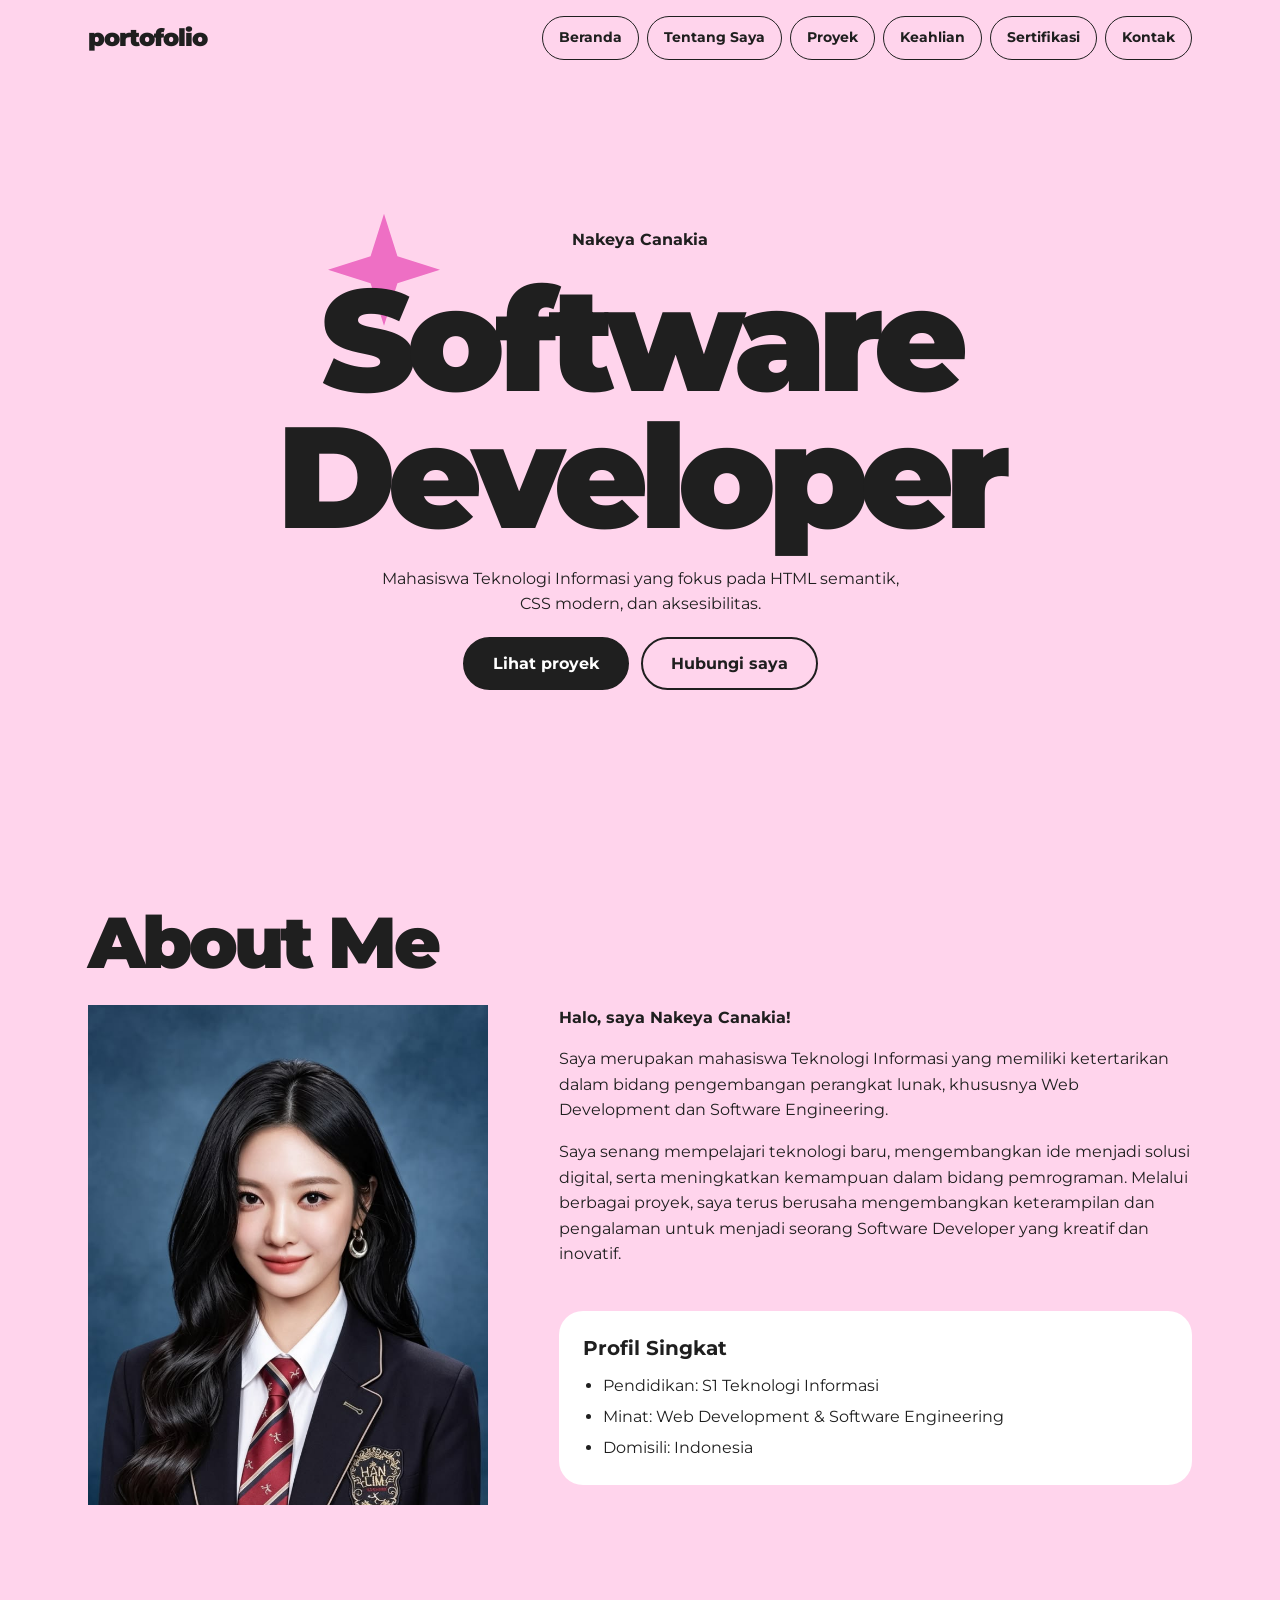
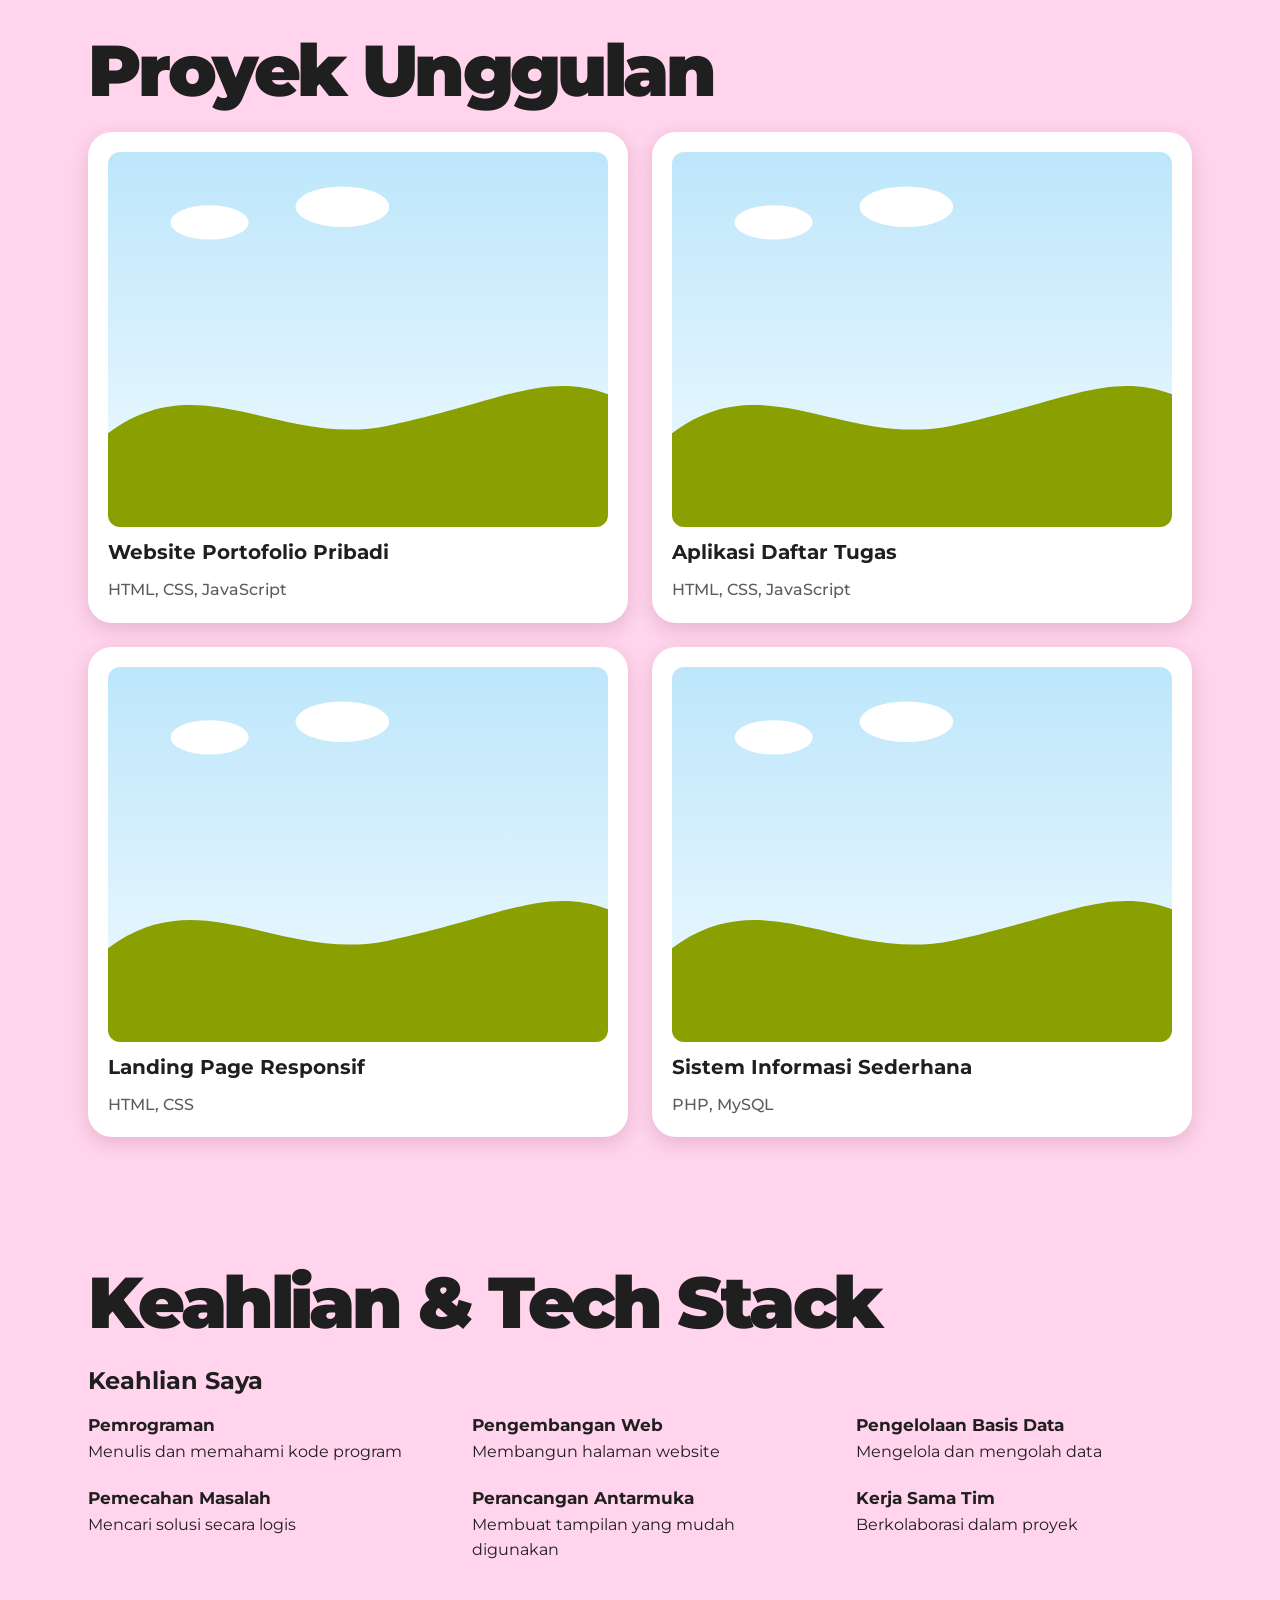
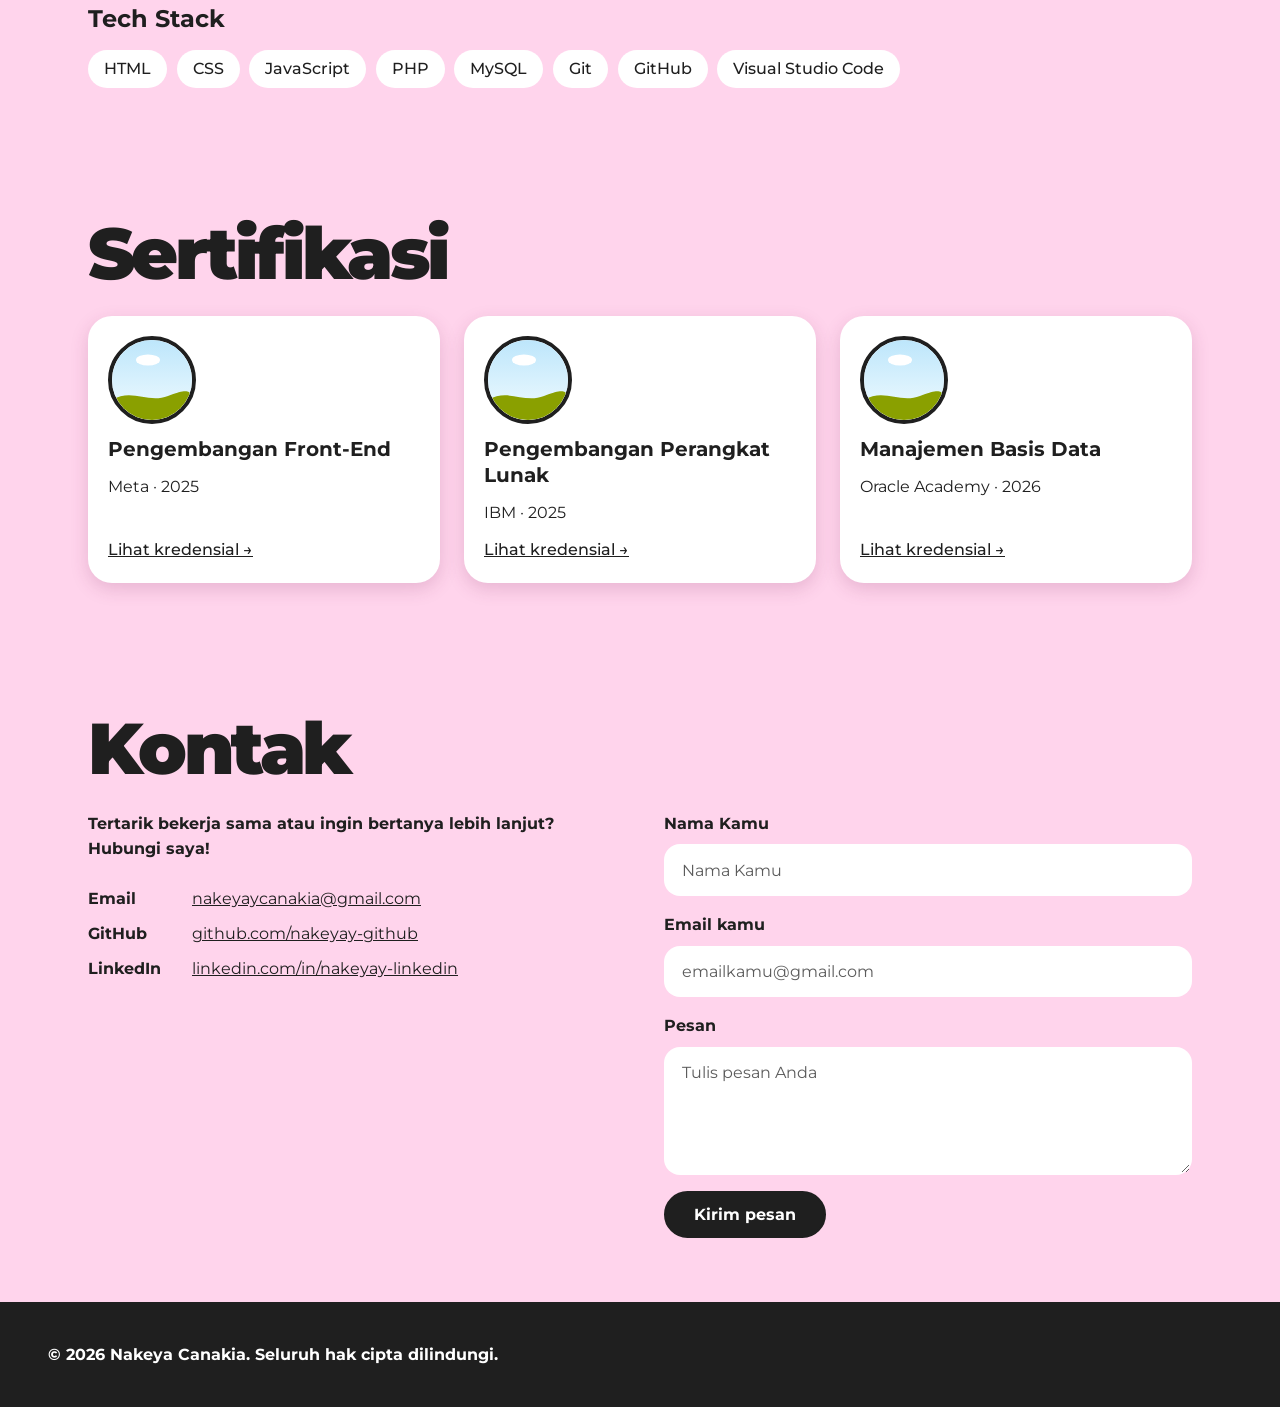
==== index.html @ 72641e26 "Initial commit" ====
<!DOCTYPE html>
<html lang="id">
<head>
  <meta charset="UTF-8">
  <meta name="viewport" content="width=device-width, initial-scale=1">
  <title>Nakeya Canakia | Portofolio Software Developer</title>
  <meta name="description" content="Portofolio Nakeya Canakia, mahasiswa Teknologi Informasi yang fokus pada HTML semantik, CSS modern, dan aksesibilitas.">
  <link rel="icon" href="assets/icons/favicon.svg" type="image/svg+xml">
  <link rel="preconnect" href="https://fonts.googleapis.com">
  <link rel="preconnect" href="https://fonts.gstatic.com" crossorigin>
  <link href="https://fonts.googleapis.com/css2?family=Montserrat:wght@400;500;700;900&display=swap" rel="stylesheet">
  <link rel="stylesheet" href="css/style.css">
</head>
<body>
  <a class="skip-link" href="#konten-utama">Lewati ke konten utama</a>

  <header>
    <a class="logo" href="#beranda" aria-label="portofolio, kembali ke beranda">portofolio</a>
    <nav aria-label="Navigasi Utama">
      <ul>
        <li><a href="#beranda">Beranda</a></li>
        <li><a href="#tentang">Tentang Saya</a></li>
        <li><a href="#proyek">Proyek</a></li>
        <li><a href="#keahlian">Keahlian</a></li>
        <li><a href="#sertifikasi">Sertifikasi</a></li>
        <li><a href="#kontak">Kontak</a></li>
      </ul>
    </nav>
  </header>

  <main id="konten-utama">

    <!-- 1. BERANDA -->
    <section id="beranda" class="hero" aria-labelledby="judul-beranda">
      <p class="hero-nama">Nakeya Canakia</p>
      <h1 id="judul-beranda">Software Developer</h1>
      <p class="hero-deskripsi">Mahasiswa Teknologi Informasi yang fokus pada HTML semantik, CSS modern, dan aksesibilitas.</p>
      <p class="aksi">
        <a class="tombol" href="#proyek">Lihat proyek</a>
        <a class="tombol tombol-outline" href="#kontak">Hubungi saya</a>
      </p>
    </section>

    <!-- 2. TENTANG SAYA -->
    <section id="tentang" class="tentang" aria-labelledby="judul-tentang">
      <h2 id="judul-tentang">About Me</h2>

      <figure class="foto">
        <img src="assets/images/foto-nakeya.jpg" width="662" height="882"
             alt="Foto profil Nakeya Canakia mengenakan seragam sekolah dengan dasi merah di depan latar biru">
      </figure>

      <article class="bio">
        <p><strong>Halo, saya Nakeya Canakia!</strong></p>
        <p>Saya merupakan mahasiswa Teknologi Informasi yang memiliki ketertarikan dalam bidang pengembangan perangkat lunak, khususnya Web Development dan Software Engineering.</p>
        <p>Saya senang mempelajari teknologi baru, mengembangkan ide menjadi solusi digital, serta meningkatkan kemampuan dalam bidang pemrograman. Melalui berbagai proyek, saya terus berusaha mengembangkan keterampilan dan pengalaman untuk menjadi seorang Software Developer yang kreatif dan inovatif.</p>
      </article>

      <aside class="profil" aria-labelledby="judul-profil">
        <h3 id="judul-profil">Profil Singkat</h3>
        <ul>
          <li>Pendidikan: S1 Teknologi Informasi</li>
          <li>Minat: Web Development &amp; Software Engineering</li>
          <li>Domisili: Indonesia</li>
        </ul>
      </aside>
    </section>

    <!-- 3. PROYEK -->
    <section id="proyek" class="proyek" aria-labelledby="judul-proyek">
      <h2 id="judul-proyek">Proyek Unggulan</h2>
      <ul class="grid-kartu grid-proyek">
        <li>
          <article class="kartu">
            <figure>
              <img src="assets/images/proyek-placeholder.svg" width="640" height="480" loading="lazy"
                   alt="Tangkapan layar proyek Website Portofolio Pribadi">
            </figure>
            <h3>Website Portofolio Pribadi</h3>
            <p class="tag-teknologi">HTML, CSS, JavaScript</p>
          </article>
        </li>
        <li>
          <article class="kartu">
            <figure>
              <img src="assets/images/proyek-placeholder.svg" width="640" height="480" loading="lazy"
                   alt="Tangkapan layar proyek Aplikasi Daftar Tugas">
            </figure>
            <h3>Aplikasi Daftar Tugas</h3>
            <p class="tag-teknologi">HTML, CSS, JavaScript</p>
          </article>
        </li>
        <li>
          <article class="kartu">
            <figure>
              <img src="assets/images/proyek-placeholder.svg" width="640" height="480" loading="lazy"
                   alt="Tangkapan layar proyek Landing Page Responsif">
            </figure>
            <h3>Landing Page Responsif</h3>
            <p class="tag-teknologi">HTML, CSS</p>
          </article>
        </li>
        <li>
          <article class="kartu">
            <figure>
              <img src="assets/images/proyek-placeholder.svg" width="640" height="480" loading="lazy"
                   alt="Tangkapan layar proyek Sistem Informasi Sederhana">
            </figure>
            <h3>Sistem Informasi Sederhana</h3>
            <p class="tag-teknologi">PHP, MySQL</p>
          </article>
        </li>
      </ul>
    </section>

    <!-- 4. KEAHLIAN -->
    <section id="keahlian" class="keahlian" aria-labelledby="judul-keahlian">
      <h2 id="judul-keahlian">Keahlian &amp; Tech Stack</h2>

      <h3>Keahlian Saya</h3>
      <ul class="grid-keahlian">
        <li><h4>Pemrograman</h4><p>Menulis dan memahami kode program</p></li>
        <li><h4>Pengembangan Web</h4><p>Membangun halaman website</p></li>
        <li><h4>Pengelolaan Basis Data</h4><p>Mengelola dan mengolah data</p></li>
        <li><h4>Pemecahan Masalah</h4><p>Mencari solusi secara logis</p></li>
        <li><h4>Perancangan Antarmuka</h4><p>Membuat tampilan yang mudah digunakan</p></li>
        <li><h4>Kerja Sama Tim</h4><p>Berkolaborasi dalam proyek</p></li>
      </ul>

      <h3>Tech Stack</h3>
      <ul class="tech-stack">
        <li>HTML</li>
        <li>CSS</li>
        <li>JavaScript</li>
        <li>PHP</li>
        <li>MySQL</li>
        <li>Git</li>
        <li>GitHub</li>
        <li>Visual Studio Code</li>
      </ul>
    </section>

    <!-- 5. SERTIFIKASI -->
    <section id="sertifikasi" class="sertifikasi" aria-labelledby="judul-sertifikasi">
      <h2 id="judul-sertifikasi">Sertifikasi</h2>
      <ul class="grid-kartu">
        <li>
          <article class="kartu kartu-sertifikat">
            <img src="assets/images/sertifikat-placeholder.svg" width="200" height="200" loading="lazy"
                 alt="Lencana sertifikat Pengembangan Front-End dari Meta">
            <h3>Pengembangan Front-End</h3>
            <p>Meta &middot; 2025</p>
            <a href="https://www.coursera.org/" target="_blank" rel="noopener noreferrer"
               aria-label="Lihat kredensial Pengembangan Front-End dari Meta (tab baru)">Lihat kredensial <span aria-hidden="true">&rarr;</span></a>
          </article>
        </li>
        <li>
          <article class="kartu kartu-sertifikat">
            <img src="assets/images/sertifikat-placeholder.svg" width="200" height="200" loading="lazy"
                 alt="Lencana sertifikat Pengembangan Perangkat Lunak dari IBM">
            <h3>Pengembangan Perangkat Lunak</h3>
            <p>IBM &middot; 2025</p>
            <a href="https://www.coursera.org/" target="_blank" rel="noopener noreferrer"
               aria-label="Lihat kredensial Pengembangan Perangkat Lunak dari IBM (tab baru)">Lihat kredensial <span aria-hidden="true">&rarr;</span></a>
          </article>
        </li>
        <li>
          <article class="kartu kartu-sertifikat">
            <img src="assets/images/sertifikat-placeholder.svg" width="200" height="200" loading="lazy"
                 alt="Lencana sertifikat Manajemen Basis Data dari Oracle Academy">
            <h3>Manajemen Basis Data</h3>
            <p>Oracle Academy &middot; 2026</p>
            <a href="https://academy.oracle.com/" target="_blank" rel="noopener noreferrer"
               aria-label="Lihat kredensial Manajemen Basis Data dari Oracle Academy (tab baru)">Lihat kredensial <span aria-hidden="true">&rarr;</span></a>
          </article>
        </li>
      </ul>
    </section>

    <!-- 6. KONTAK -->
    <section id="kontak" class="kontak" aria-labelledby="judul-kontak">
      <h2 id="judul-kontak">Kontak</h2>

      <article class="info-kontak">
        <p><strong>Tertarik bekerja sama atau ingin bertanya lebih lanjut? Hubungi saya!</strong></p>
        <ul>
          <li><strong>Email</strong> <a href="mailto:emailkamu@gmail.com">nakeyaycanakia@gmail.com</a></li>
          <li><strong>GitHub</strong> <a href="https://github.com/username-github" target="_blank" rel="noopener noreferrer">github.com/nakeyay-github<span class="sr-only"> (tab baru)</span></a></li>
          <li><strong>LinkedIn</strong> <a href="https://www.linkedin.com/in/username-linkedin" target="_blank" rel="noopener noreferrer">linkedin.com/in/nakeyay-linkedin<span class="sr-only"> (tab baru)</span></a></li>
        </ul>
      </article>

      <form class="form-kontak" action="https://formspree.io/f/xdeanyjn" method="POST" aria-label="Formulir kontak">
        <label for="nama">Nama Kamu</label>
        <input type="text" id="nama" name="nama" autocomplete="name" placeholder="Nama Kamu" required>

        <label for="email">Email kamu</label>
        <input type="email" id="email" name="email" autocomplete="email" placeholder="emailkamu@gmail.com" required>

        <label for="pesan">Pesan</label>
        <textarea id="pesan" name="pesan" rows="5" placeholder="Tulis pesan Anda" required></textarea>

        <button type="submit" class="tombol">Kirim pesan</button>
      </form>
    </section>

  </main>

  <footer>
    <p>&copy; 2026 Nakeya Canakia. Seluruh hak cipta dilindungi.</p>
  </footer>
</body>
</html>
---- css/style.css ----
*, *::before, *::after {
  box-sizing: border-box;
  margin: 0;
  padding: 0;
}

/* ==========================================================
   VARIABEL & DASAR (default = tampilan mobile)
   ========================================================== */
:root {
  --pink: #ffd4ec;
  --pink-aksen: #ee6fc4;
  --ink: #1f1f1f;
  --putih: #ffffff;
  --abu: #5c5c5c;
  --font: "Montserrat", system-ui, -apple-system, "Segoe UI", Roboto, Arial, sans-serif;
  --radius: 1.5rem;
  --gap: 1.5rem;
  --ruang-x: 1rem;
}

html {
  scroll-behavior: smooth;
}

body {
  font-family: var(--font);
  font-size: 1rem;
  line-height: 1.6;
  color: var(--ink);
  background-color: var(--pink);
}

img {
  display: block;
  max-width: 100%;
  height: auto;
}

ul {
  list-style: none;
}

a {
  color: inherit;
}

:focus-visible {
  outline: 3px solid var(--ink);
  outline-offset: 3px;
}

/* ==========================================================
   AKSESIBILITAS
   ========================================================== */
.skip-link {
  position: absolute;
  top: -4rem;
  left: var(--ruang-x);
  z-index: 100;
  padding: 0.75rem 1rem;
  background-color: var(--ink);
  color: var(--putih);
  border-radius: 0.5rem;
  font-weight: 700;
}

.skip-link:focus {
  top: 0.5rem;
}

.sr-only {
  position: absolute;
  width: 1px;
  height: 1px;
  overflow: hidden;
  clip-path: inset(50%);
  white-space: nowrap;
}

/* ==========================================================
   HEADER & NAVIGASI (Flexbox)
   ========================================================== */
header {
  display: flex;
  flex-direction: column;
  align-items: center;
  gap: 0.75rem;
  padding: 1rem var(--ruang-x);
  background-color: var(--pink);
}

.logo {
  font-size: 1.5rem;
  font-weight: 900;
  letter-spacing: -0.04em;
  text-decoration: none;
}

nav ul {
  display: flex;
  flex-wrap: wrap;
  justify-content: center;
  gap: 0.5rem;
}

nav a {
  display: inline-block;
  min-height: 2.75rem;
  padding: 0.6rem 1rem;
  border: 1.5px solid var(--ink);
  border-radius: 999px;
  font-size: 0.875rem;
  font-weight: 700;
  text-decoration: none;
  line-height: 1.5;
}

nav a:hover {
  background-color: var(--ink);
  color: var(--putih);
}

/* ==========================================================
   BAGIAN UMUM
   ========================================================== */
main > section {
  padding: 3rem var(--ruang-x);
}

h2 {
  margin-bottom: 1.5rem;
  font-size: clamp(2.25rem, 10vw, 4.5rem);
  font-weight: 900;
  line-height: 1.05;
  letter-spacing: -0.05em;
}

h3 {
  font-size: 1.25rem;
  font-weight: 700;
  line-height: 1.3;
}

h4 {
  font-size: 1.05rem;
  font-weight: 700;
}

/* Tombol (Flexbox untuk grup CTA) */
.aksi {
  display: flex;
  flex-wrap: wrap;
  justify-content: center;
  gap: 0.75rem;
}

.tombol {
  display: inline-block;
  min-height: 2.75rem;
  padding: 0.75rem 1.75rem;
  border: 2px solid var(--ink);
  border-radius: 999px;
  background-color: var(--ink);
  color: var(--putih);
  font-family: inherit;
  font-size: 1rem;
  font-weight: 700;
  text-decoration: none;
  text-align: center;
  cursor: pointer;
}

.tombol:hover {
  background-color: var(--putih);
  color: var(--ink);
}

.tombol-outline {
  background-color: transparent;
  color: var(--ink);
}

.tombol-outline:hover {
  background-color: var(--ink);
  color: var(--putih);
}

/* ==========================================================
   1. BERANDA (hero)
   ========================================================== */
.hero {
  position: relative;
  display: flex;
  flex-direction: column;
  align-items: center;
  justify-content: center;
  gap: 1.25rem;
  min-height: 80vh;
  overflow: hidden;
  text-align: center;
}

/* Bintang dekoratif */
.hero::before {
  content: "";
  position: absolute;
  top: 18%;
  left: 18%;
  width: 5rem;
  aspect-ratio: 1;
  background-color: var(--pink-aksen);
  clip-path: polygon(50% 0, 62% 38%, 100% 50%, 62% 62%, 50% 100%, 38% 62%, 0 50%, 38% 38%);
}

.hero > * {
  position: relative;
}

.hero-nama {
  font-weight: 700;
}

.hero h1 {
  font-size: clamp(2.5rem, 13vw, 9rem);
  font-weight: 900;
  line-height: 0.95;
  letter-spacing: -0.06em;
}

.hero-deskripsi {
  max-width: 34rem;
}

/* ==========================================================
   2. TENTANG SAYA (Grid makro-layout)
   ========================================================== */
.tentang {
  display: grid;
  gap: var(--gap);
}

.tentang h2 {
  margin-bottom: 0;
}

.foto img {
  width: 100%;
  max-width: 25rem;
  aspect-ratio: 4 / 5;
  object-fit: cover;
}

.bio {
  display: grid;
  gap: 1rem;
}

.profil {
  padding: 1.5rem;
  border-radius: var(--radius);
  background-color: var(--putih);
}

.profil ul {
  display: grid;
  gap: 0.35rem;
  margin-top: 0.75rem;
  padding-left: 1.25rem;
  list-style: disc;
}

/* ==========================================================
   KARTU (Grid auto-fit untuk proyek & sertifikasi)
   ========================================================== */
.grid-kartu {
  display: grid;
  grid-template-columns: repeat(auto-fit, minmax(min(100%, 280px), 1fr));
  gap: 1.5rem;
}

.kartu {
  display: flex;
  flex-direction: column;
  gap: 0.75rem;
  height: 100%;
  padding: 1.25rem;
  border-radius: var(--radius);
  background-color: var(--putih);
  box-shadow: 0 6px 18px rgba(120, 40, 90, 0.18);
}

.kartu figure img {
  width: 100%;
  aspect-ratio: 4 / 3;
  object-fit: cover;
  border-radius: 0.75rem;
}

.tag-teknologi {
  color: var(--abu);
  font-weight: 500;
}

.kartu-sertifikat img {
  width: 5.5rem;
  aspect-ratio: 1;
  object-fit: cover;
  border: 4px solid var(--ink);
  border-radius: 50%;
}

.kartu-sertifikat a {
  margin-top: auto;
  font-weight: 500;
}

/* ==========================================================
   4. KEAHLIAN
   ========================================================== */
.keahlian h3 {
  margin-bottom: 1rem;
  font-size: 1.5rem;
}

.grid-keahlian {
  display: grid;
  gap: 1.25rem;
  margin-bottom: 2.5rem;
}

.tech-stack {
  display: flex;
  flex-wrap: wrap;
  gap: 0.6rem;
}

.tech-stack li {
  padding: 0.4rem 1rem;
  border-radius: 999px;
  background-color: var(--putih);
  font-weight: 500;
}

/* ==========================================================
   6. KONTAK
   ========================================================== */
.kontak {
  display: grid;
  gap: var(--gap);
}

.kontak h2 {
  margin-bottom: 0;
}

.info-kontak {
  display: grid;
  gap: 1.5rem;
  align-content: start;
}

.info-kontak ul {
  display: grid;
  gap: 0.6rem;
}

.info-kontak li {
  display: flex;
  flex-wrap: wrap;
  gap: 0.25rem 1rem;
}

.info-kontak li strong {
  min-width: 5.5rem;
}

.info-kontak a {
  overflow-wrap: anywhere;
}

.form-kontak {
  display: flex;
  flex-direction: column;
  gap: 0.5rem;
}

.form-kontak label {
  font-weight: 700;
}

.form-kontak input,
.form-kontak textarea {
  width: 100%;
  padding: 0.9rem 1rem;
  margin-bottom: 0.5rem;
  border: 2px solid transparent;
  border-radius: 1rem;
  background-color: var(--putih);
  color: var(--ink);
  font-family: inherit;
  font-size: 1rem;
}

.form-kontak ::placeholder {
  color: var(--abu);
}

.form-kontak textarea {
  resize: vertical;
}

.form-kontak .tombol {
  align-self: flex-start;
}

/* ==========================================================
   FOOTER
   ========================================================== */
footer {
  padding: 2.5rem var(--ruang-x);
  background-color: var(--ink);
  color: var(--putih);
  font-weight: 700;
}

/* ==========================================================
   TABLET (min-width: 768px)
   ========================================================== */
@media (min-width: 768px) {
  :root {
    --ruang-x: 2rem;
  }

  header {
    position: sticky;
    top: 0;
    z-index: 50;
    flex-direction: row;
    justify-content: space-between;
  }

  html {
    scroll-padding-top: 5rem;
  }

  main > section {
    padding-block: 4rem;
  }

  /* Tentang: foto di kiri, teks di kanan */
  .tentang {
    grid-template-columns: 1fr 1.4fr;
    grid-template-areas:
      "judul judul"
      "foto  bio"
      "foto  profil";
    align-items: start;
  }

  .tentang h2 { grid-area: judul; }
  .foto       { grid-area: foto; }
  .bio        { grid-area: bio; }
  .profil     { grid-area: profil; }

  .grid-keahlian {
    grid-template-columns: repeat(2, 1fr);
    column-gap: 3rem;
  }

  /* Kontak: info di kiri, formulir di kanan */
  .kontak {
    grid-template-columns: 1fr 1fr;
    grid-template-areas:
      "judul judul"
      "info  form";
    column-gap: 3rem;
  }

  .kontak h2     { grid-area: judul; }
  .info-kontak   { grid-area: info; }
  .form-kontak   { grid-area: form; }
}

/* ==========================================================
   DESKTOP (min-width: 1024px)
   ========================================================== */
@media (min-width: 1024px) {
  :root {
    --ruang-x: 3rem;
  }

  header,
  main > section {
    max-width: 75rem;
    margin-inline: auto;
  }

  footer p {
    max-width: 75rem;
    margin-inline: auto;
  }

  .hero {
    min-height: 85vh;
  }

  .hero::before {
    left: 24%;
    width: 7rem;
  }

  .tentang {
    grid-template-columns: 0.9fr 1.4fr;
    column-gap: 4rem;
  }

  .grid-proyek {
    grid-template-columns: repeat(2, 1fr);
  }

  .grid-keahlian {
    grid-template-columns: repeat(3, 1fr);
  }
}

/* Hormati preferensi pengguna: kurangi animasi */
@media (prefers-reduced-motion: reduce) {
  html {
    scroll-behavior: auto;
  }
}
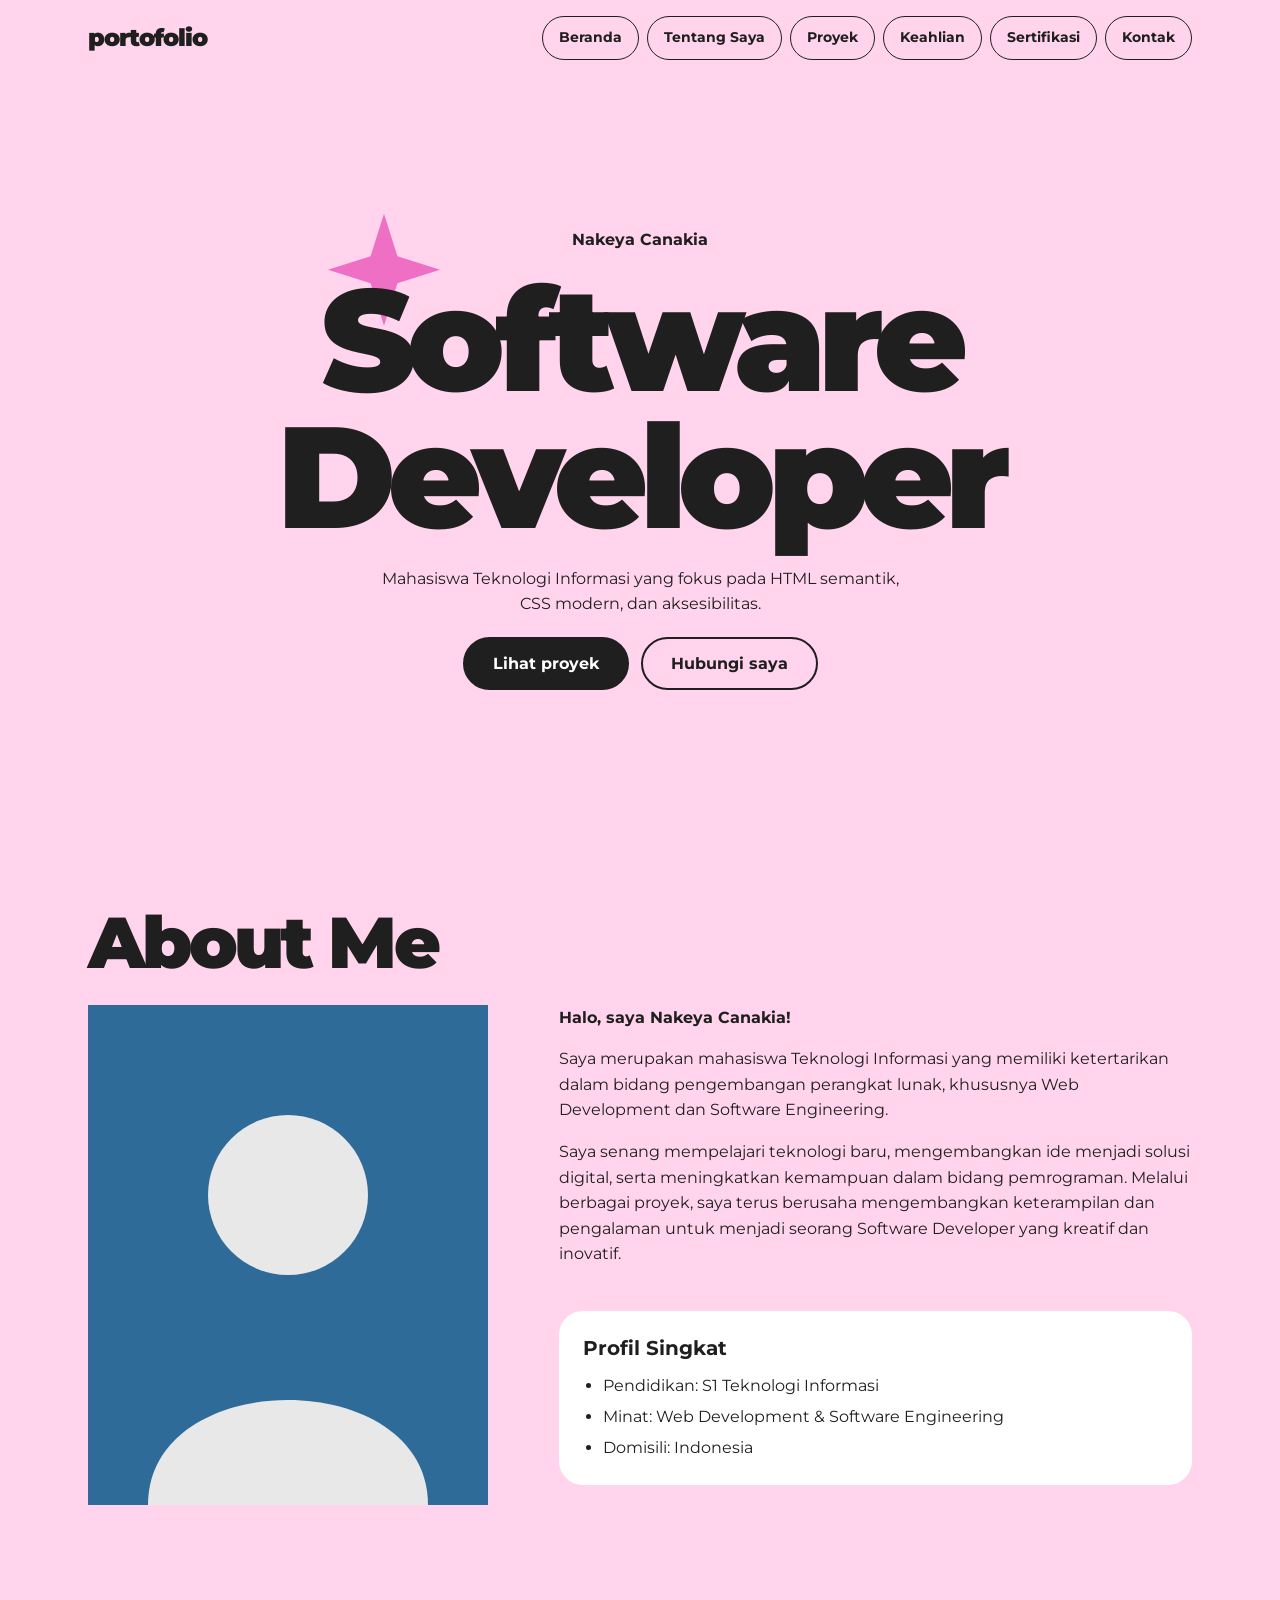
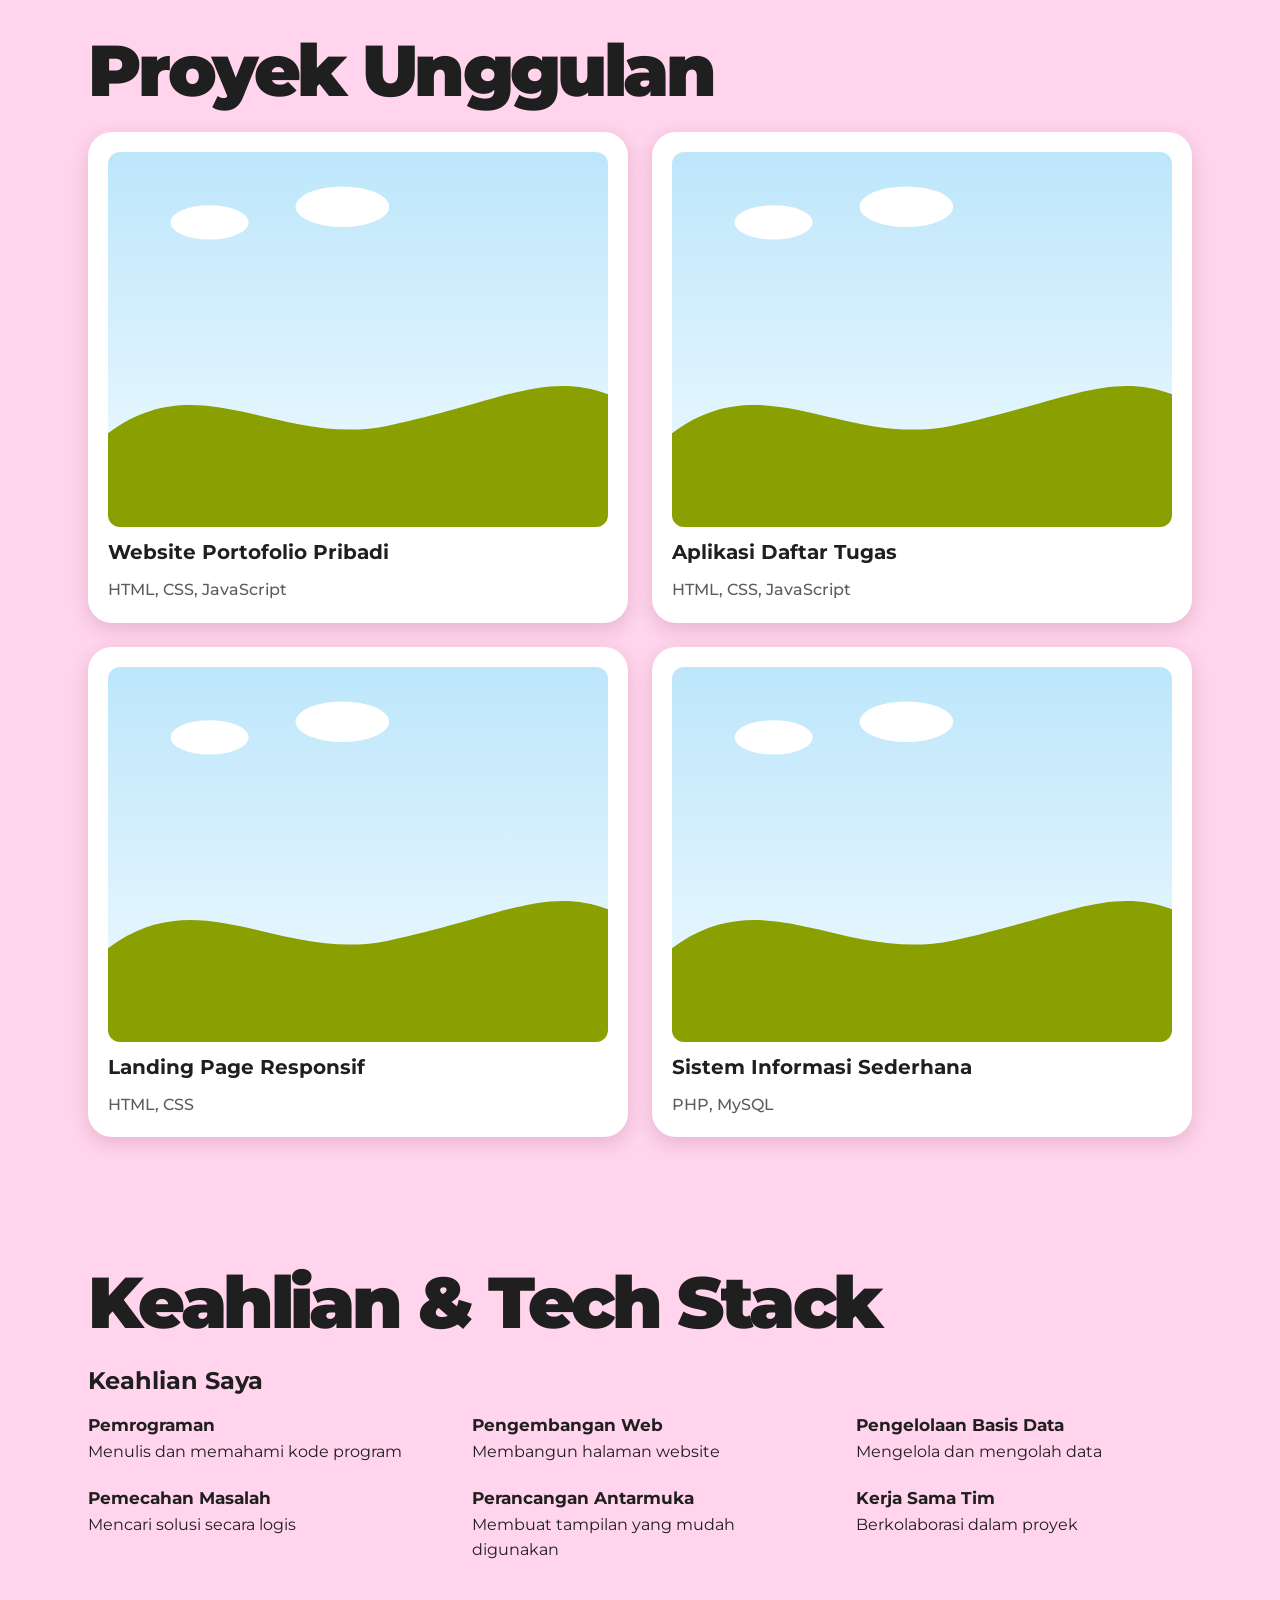
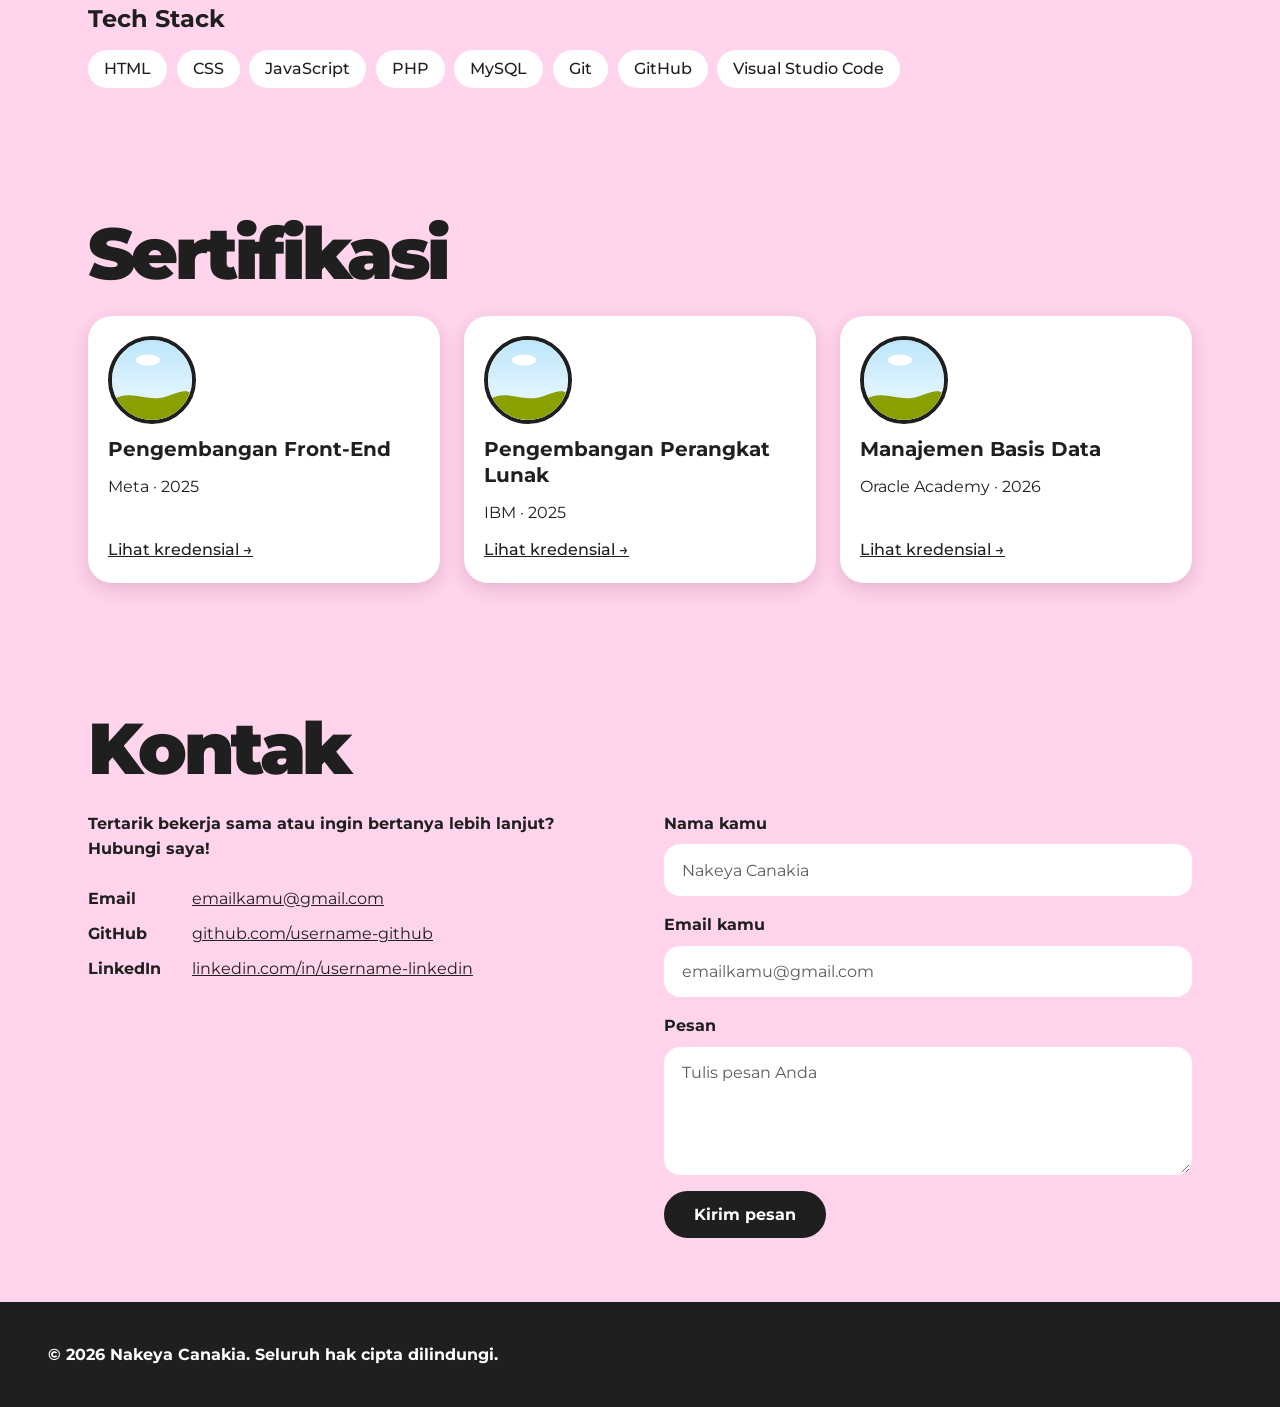
==== commit 64da3381: "fix: perbaiki gambar proyek" ====
--- a/index.html
+++ b/index.html
@@ -46,7 +46,7 @@
       <h2 id="judul-tentang">About Me</h2>
 
       <figure class="foto">
-        <img src="assets/images/foto-nakeya.jpg" width="662" height="882"
+        <img src="assets/images/foto-profil-placeholder.svg" width="400" height="500"
              alt="Foto profil Nakeya Canakia mengenakan seragam sekolah dengan dasi merah di depan latar biru">
       </figure>
 
@@ -184,15 +184,15 @@
       <article class="info-kontak">
         <p><strong>Tertarik bekerja sama atau ingin bertanya lebih lanjut? Hubungi saya!</strong></p>
         <ul>
-          <li><strong>Email</strong> <a href="mailto:emailkamu@gmail.com">nakeyaycanakia@gmail.com</a></li>
-          <li><strong>GitHub</strong> <a href="https://github.com/username-github" target="_blank" rel="noopener noreferrer">github.com/nakeyay-github<span class="sr-only"> (tab baru)</span></a></li>
-          <li><strong>LinkedIn</strong> <a href="https://www.linkedin.com/in/username-linkedin" target="_blank" rel="noopener noreferrer">linkedin.com/in/nakeyay-linkedin<span class="sr-only"> (tab baru)</span></a></li>
+          <li><strong>Email</strong> <a href="mailto:emailkamu@gmail.com">emailkamu@gmail.com</a></li>
+          <li><strong>GitHub</strong> <a href="https://github.com/username-github" target="_blank" rel="noopener noreferrer">github.com/username-github<span class="sr-only"> (tab baru)</span></a></li>
+          <li><strong>LinkedIn</strong> <a href="https://www.linkedin.com/in/username-linkedin" target="_blank" rel="noopener noreferrer">linkedin.com/in/username-linkedin<span class="sr-only"> (tab baru)</span></a></li>
         </ul>
       </article>
 
-      <form class="form-kontak" action="https://formspree.io/f/xdeanyjn" method="POST" aria-label="Formulir kontak">
-        <label for="nama">Nama Kamu</label>
-        <input type="text" id="nama" name="nama" autocomplete="name" placeholder="Nama Kamu" required>
+      <form class="form-kontak" action="mailto:emailkamu@gmail.com" method="post" enctype="text/plain" aria-label="Formulir kontak">
+        <label for="nama">Nama kamu</label>
+        <input type="text" id="nama" name="nama" autocomplete="name" placeholder="Nakeya Canakia" required>
 
         <label for="email">Email kamu</label>
         <input type="email" id="email" name="email" autocomplete="email" placeholder="emailkamu@gmail.com" required>
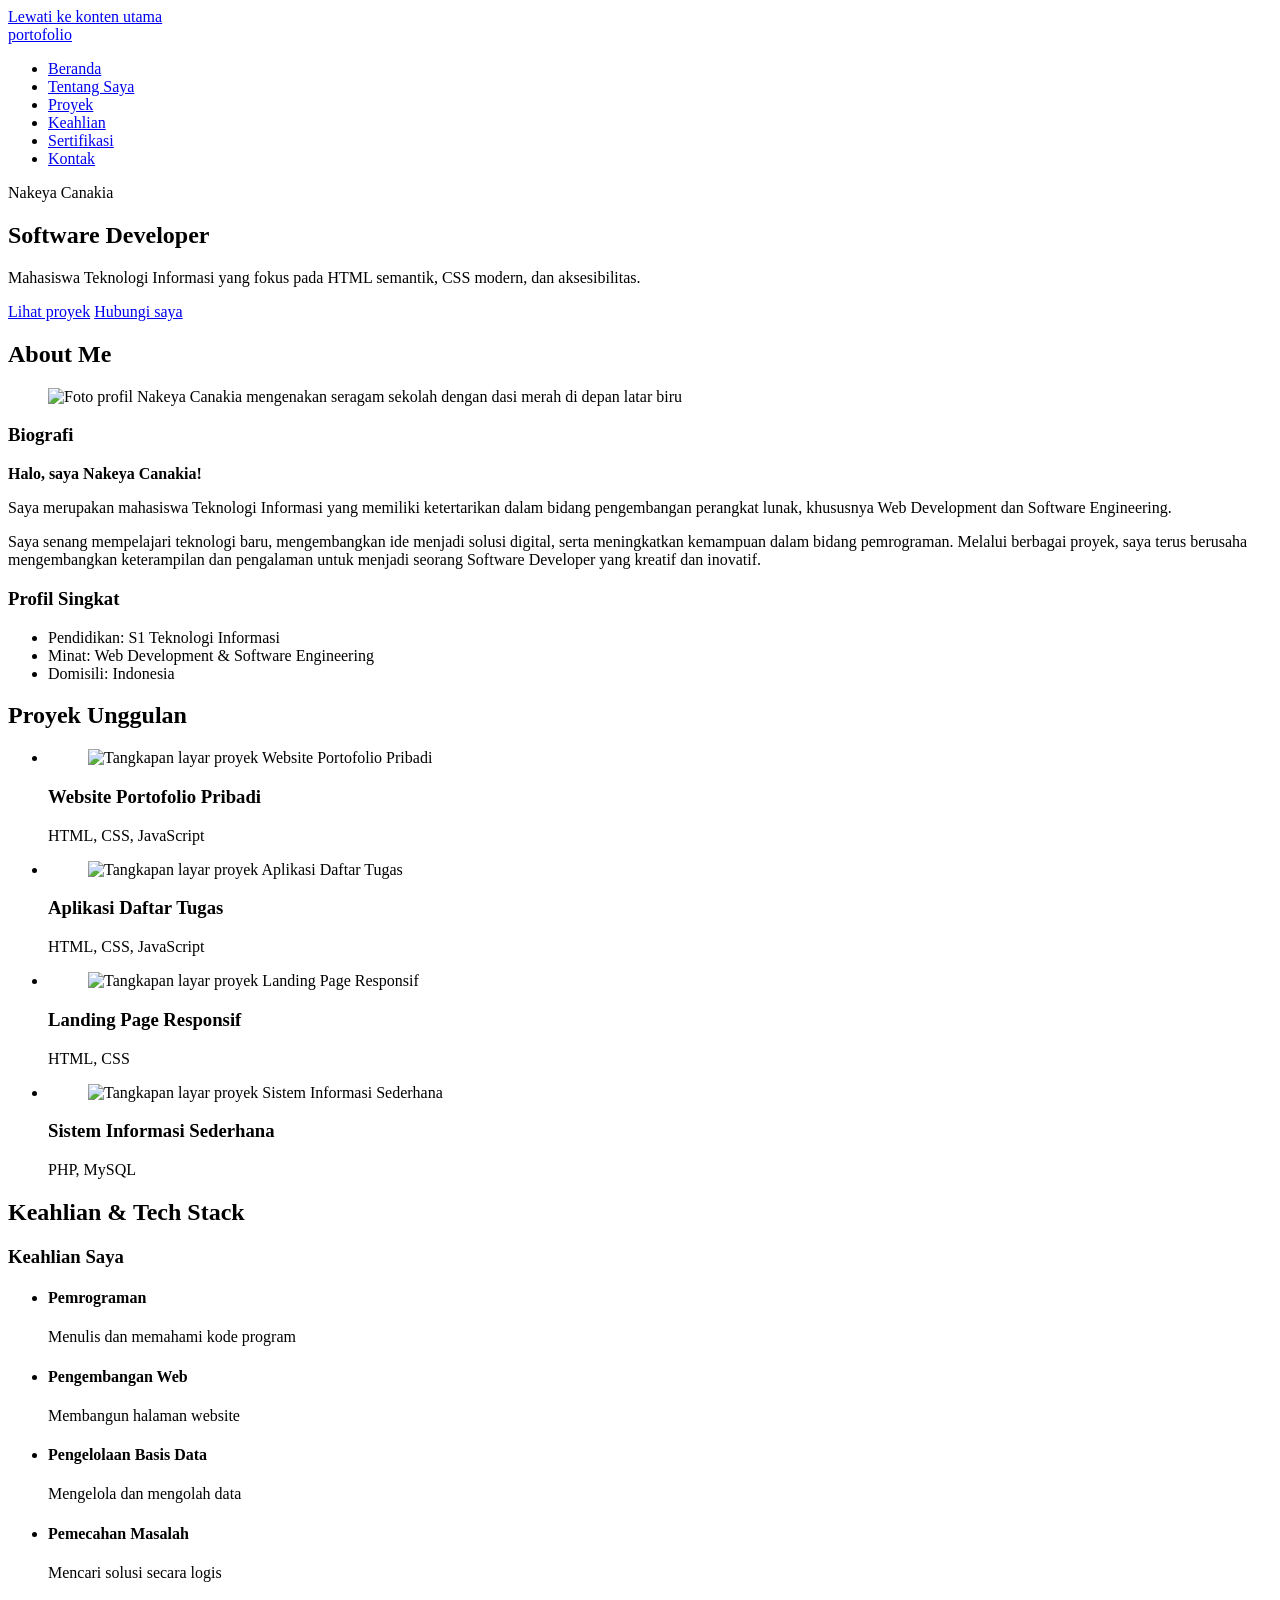
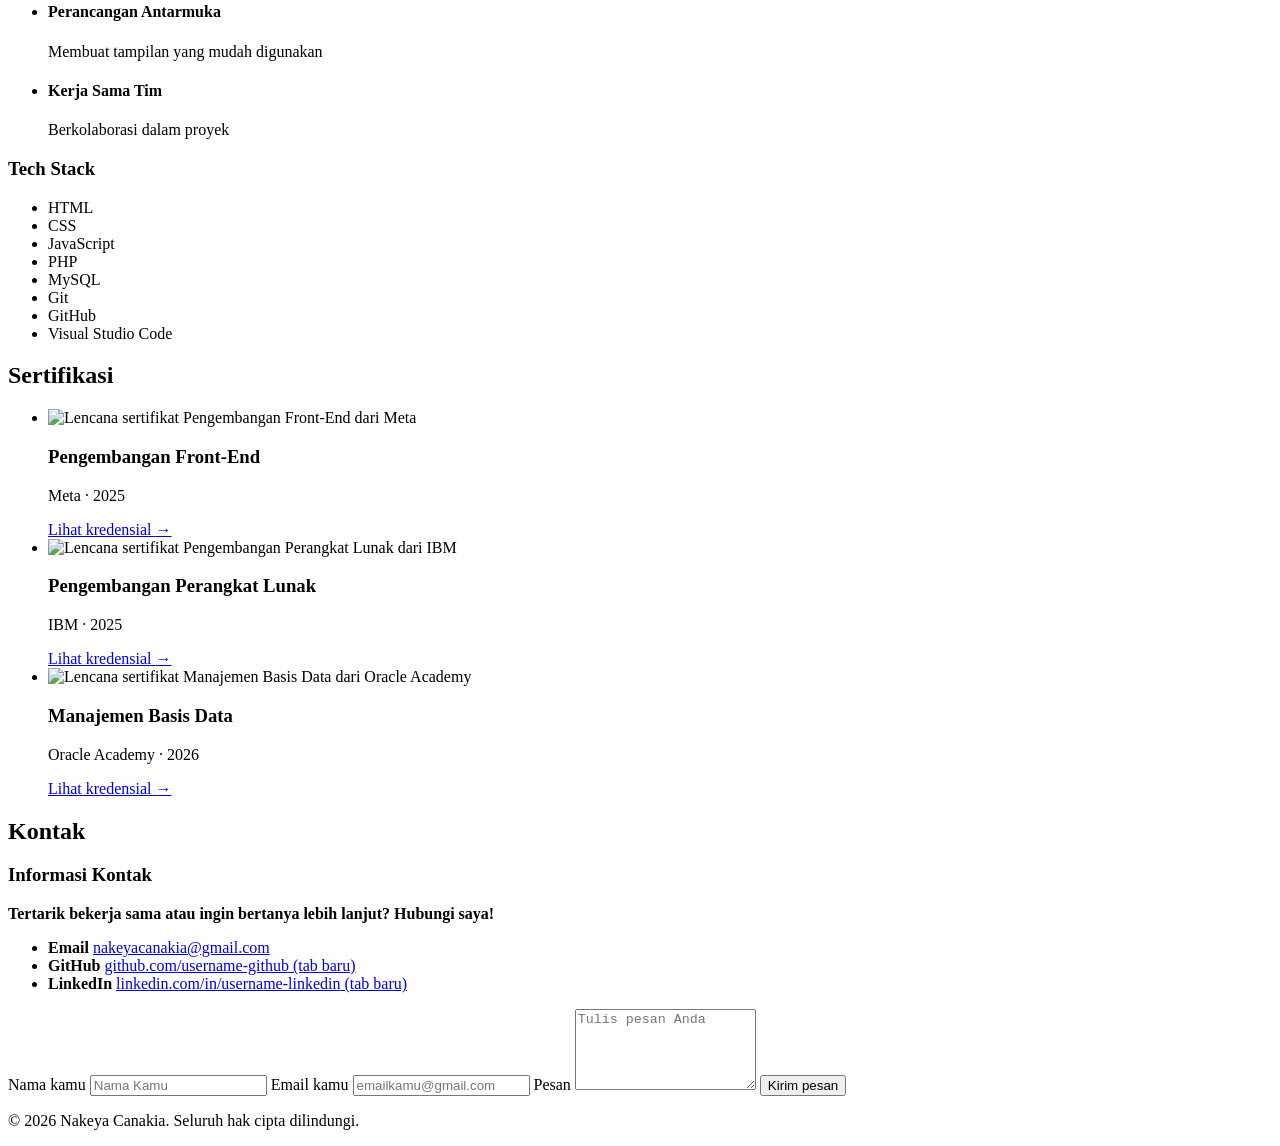
==== commit 753a7086: "Rename index.thml to index.html" ====
--- a/index.html
+++ b/index.html
@@ -5,7 +5,7 @@
   <meta name="viewport" content="width=device-width, initial-scale=1">
   <title>Nakeya Canakia | Portofolio Software Developer</title>
   <meta name="description" content="Portofolio Nakeya Canakia, mahasiswa Teknologi Informasi yang fokus pada HTML semantik, CSS modern, dan aksesibilitas.">
-  <link rel="icon" href="assets/icons/favicon.svg" type="image/svg+xml">
+  <link rel="icon" href="assets/icons/cookies.png" type="image/svg+xml">
   <link rel="preconnect" href="https://fonts.googleapis.com">
   <link rel="preconnect" href="https://fonts.gstatic.com" crossorigin>
   <link href="https://fonts.googleapis.com/css2?family=Montserrat:wght@400;500;700;900&display=swap" rel="stylesheet">
@@ -46,11 +46,12 @@
       <h2 id="judul-tentang">About Me</h2>
 
       <figure class="foto">
-        <img src="assets/images/foto-profil-placeholder.svg" width="400" height="500"
+        <img src="assets/images/foto-nakeya.jpg" width="662" height="882"
              alt="Foto profil Nakeya Canakia mengenakan seragam sekolah dengan dasi merah di depan latar biru">
       </figure>
 
       <article class="bio">
+        <h3 class="sr-only">Biografi</h3>
         <p><strong>Halo, saya Nakeya Canakia!</strong></p>
         <p>Saya merupakan mahasiswa Teknologi Informasi yang memiliki ketertarikan dalam bidang pengembangan perangkat lunak, khususnya Web Development dan Software Engineering.</p>
         <p>Saya senang mempelajari teknologi baru, mengembangkan ide menjadi solusi digital, serta meningkatkan kemampuan dalam bidang pemrograman. Melalui berbagai proyek, saya terus berusaha mengembangkan keterampilan dan pengalaman untuk menjadi seorang Software Developer yang kreatif dan inovatif.</p>
@@ -73,7 +74,7 @@
         <li>
           <article class="kartu">
             <figure>
-              <img src="assets/images/proyek-placeholder.svg" width="640" height="480" loading="lazy"
+              <img src="assets/images/komputer4.jpg" width="640" height="480" loading="lazy"
                    alt="Tangkapan layar proyek Website Portofolio Pribadi">
             </figure>
             <h3>Website Portofolio Pribadi</h3>
@@ -83,7 +84,7 @@
         <li>
           <article class="kartu">
             <figure>
-              <img src="assets/images/proyek-placeholder.svg" width="640" height="480" loading="lazy"
+              <img src="assets/images/komputer3.jpg" width="640" height="480" loading="lazy"
                    alt="Tangkapan layar proyek Aplikasi Daftar Tugas">
             </figure>
             <h3>Aplikasi Daftar Tugas</h3>
@@ -93,7 +94,7 @@
         <li>
           <article class="kartu">
             <figure>
-              <img src="assets/images/proyek-placeholder.svg" width="640" height="480" loading="lazy"
+              <img src="assets/images/komputer2.jpg" width="640" height="480" loading="lazy"
                    alt="Tangkapan layar proyek Landing Page Responsif">
             </figure>
             <h3>Landing Page Responsif</h3>
@@ -103,7 +104,7 @@
         <li>
           <article class="kartu">
             <figure>
-              <img src="assets/images/proyek-placeholder.svg" width="640" height="480" loading="lazy"
+              <img src="assets/images/komputer5.jpg" width="640" height="480" loading="lazy"
                    alt="Tangkapan layar proyek Sistem Informasi Sederhana">
             </figure>
             <h3>Sistem Informasi Sederhana</h3>
@@ -146,7 +147,7 @@
       <ul class="grid-kartu">
         <li>
           <article class="kartu kartu-sertifikat">
-            <img src="assets/images/sertifikat-placeholder.svg" width="200" height="200" loading="lazy"
+            <img src="assets/images/piala.jpg" width="200" height="200" loading="lazy"
                  alt="Lencana sertifikat Pengembangan Front-End dari Meta">
             <h3>Pengembangan Front-End</h3>
             <p>Meta &middot; 2025</p>
@@ -156,7 +157,7 @@
         </li>
         <li>
           <article class="kartu kartu-sertifikat">
-            <img src="assets/images/sertifikat-placeholder.svg" width="200" height="200" loading="lazy"
+            <img src="assets/images/barbie.jpg" width="200" height="200" loading="lazy"
                  alt="Lencana sertifikat Pengembangan Perangkat Lunak dari IBM">
             <h3>Pengembangan Perangkat Lunak</h3>
             <p>IBM &middot; 2025</p>
@@ -166,7 +167,7 @@
         </li>
         <li>
           <article class="kartu kartu-sertifikat">
-            <img src="assets/images/sertifikat-placeholder.svg" width="200" height="200" loading="lazy"
+            <img src="assets/images/centang.jpg" width="200" height="200" loading="lazy"
                  alt="Lencana sertifikat Manajemen Basis Data dari Oracle Academy">
             <h3>Manajemen Basis Data</h3>
             <p>Oracle Academy &middot; 2026</p>
@@ -182,17 +183,18 @@
       <h2 id="judul-kontak">Kontak</h2>
 
       <article class="info-kontak">
+        <h3 class="sr-only">Informasi Kontak</h3>
         <p><strong>Tertarik bekerja sama atau ingin bertanya lebih lanjut? Hubungi saya!</strong></p>
         <ul>
-          <li><strong>Email</strong> <a href="mailto:emailkamu@gmail.com">emailkamu@gmail.com</a></li>
-          <li><strong>GitHub</strong> <a href="https://github.com/username-github" target="_blank" rel="noopener noreferrer">github.com/username-github<span class="sr-only"> (tab baru)</span></a></li>
-          <li><strong>LinkedIn</strong> <a href="https://www.linkedin.com/in/username-linkedin" target="_blank" rel="noopener noreferrer">linkedin.com/in/username-linkedin<span class="sr-only"> (tab baru)</span></a></li>
+          <li><strong>Email</strong> <a href="mailto:emailkamu@gmail.com">nakeyacanakia@gmail.com</a></li>
+          <li><strong>GitHub</strong> <a href="https://github.com/nakeyay-github" target="_blank" rel="noopener noreferrer">github.com/username-github<span class="sr-only"> (tab baru)</span></a></li>
+          <li><strong>LinkedIn</strong> <a href="https://www.linkedin.com/in/nakeyay-linkedin" target="_blank" rel="noopener noreferrer">linkedin.com/in/username-linkedin<span class="sr-only"> (tab baru)</span></a></li>
         </ul>
       </article>
 
-      <form class="form-kontak" action="mailto:emailkamu@gmail.com" method="post" enctype="text/plain" aria-label="Formulir kontak">
+      <form class="form-kontak" action="https://formspree.io/f/xdeanyjn" method="POST" aria-label="Formulir kontak">
         <label for="nama">Nama kamu</label>
-        <input type="text" id="nama" name="nama" autocomplete="name" placeholder="Nakeya Canakia" required>
+        <input type="text" id="nama" name="nama" autocomplete="name" placeholder="Nama Kamu" required>
 
         <label for="email">Email kamu</label>
         <input type="email" id="email" name="email" autocomplete="email" placeholder="emailkamu@gmail.com" required>
